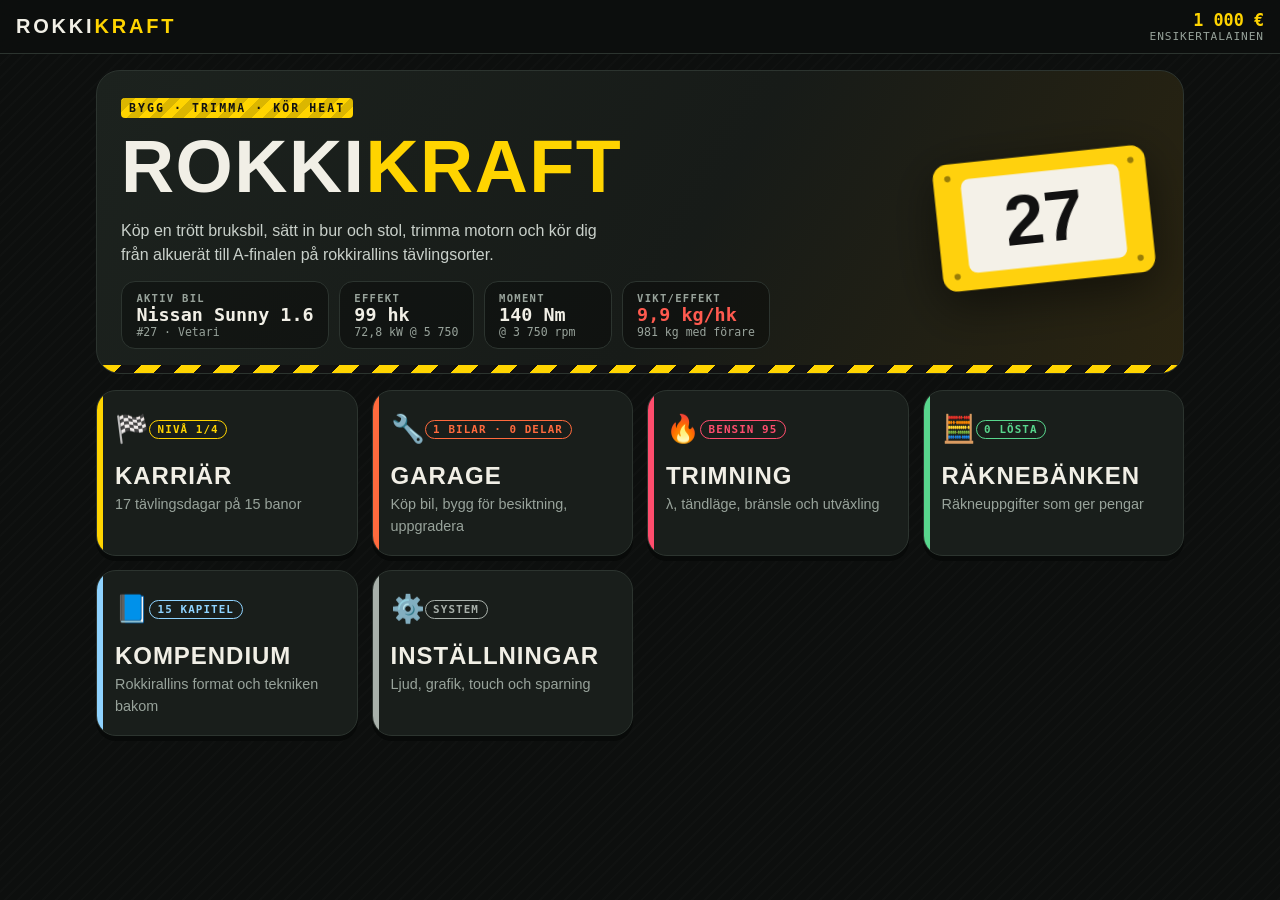
==== index.html @ 4328ac63 "Rokkikraft: bygg rokkiralli-bilar och kör heat Statiskt webbläsarspel utan byggsteg: motormodell (ME" ====
<!DOCTYPE html>
<html lang="sv">
<head>
  <meta charset="UTF-8">
  <meta name="viewport" content="width=device-width, initial-scale=1.0, viewport-fit=cover">
  <meta name="theme-color" content="#0d0f0e">
  <meta name="apple-mobile-web-app-capable" content="yes">
  <meta name="apple-mobile-web-app-status-bar-style" content="black-translucent">
  <title>Rokkikraft</title>
  <link rel="manifest" href="manifest.webmanifest">
  <link rel="icon" href="assets/icon.svg" type="image/svg+xml">
  <link rel="apple-touch-icon" href="assets/icon-180.png">
  <link rel="stylesheet" href="css/style.css">
</head>
<body>
  <div id="app"></div>
  <noscript>Rokkikraft behöver JavaScript.</noscript>
  <script type="module" src="js/main.js"></script>
</body>
</html>
---- css/style.css ----
:root {
  --bg: #0d0f0e; --bg2: #141816; --panel: #191e1b; --panel2: #202622; --line: #2c342f; --ink: #f1efe6; --dim: #98a39b;
  --hi: #ffd400; --hot: #ff6a3d; --ok: #58d68d; --bad: #ff5a4f; --ice: #8fd3ff;
  --r: 18px; --mono: ui-monospace, "SF Mono", Menlo, Consolas, monospace;
  --cond: "Avenir Next Condensed", "Roboto Condensed", "Arial Narrow", "Helvetica Neue", Arial, sans-serif;
}
* { box-sizing: border-box; -webkit-tap-highlight-color: transparent; }
html, body { margin: 0; height: 100%; }
body { background: var(--bg); color: var(--ink); font: 16px/1.5 -apple-system, "Segoe UI", Roboto, "Helvetica Neue", Arial, sans-serif;
  background-image: repeating-linear-gradient(135deg, rgba(255,255,255,.012) 0 2px, transparent 2px 9px); }
#app { min-height: 100%; padding-bottom: env(safe-area-inset-bottom); }
h1, h2 { font-family: var(--cond); font-weight: 800; letter-spacing: .01em; margin: 0 0 .4em; line-height: 1.1; }
h1 { font-size: clamp(1.8rem, 5vw, 2.6rem); text-transform: uppercase; } h2 { font-size: 1.25rem; text-transform: uppercase; letter-spacing: .06em; }
p { margin: .4em 0 .8em; } a { color: var(--hi); cursor: pointer; text-decoration: underline; }
.dim { color: var(--dim); font-size: .92rem; } small { color: var(--dim); }
.kick { display: inline-block; font: 700 .72rem var(--mono); letter-spacing: .18em; color: #111; background: var(--hi); padding: .25em .7em; border-radius: 4px; margin-bottom: .8em;
  background-image: repeating-linear-gradient(-45deg, transparent 0 8px, rgba(0,0,0,.14) 8px 16px); }

/* topbar */
.topbar { position: sticky; top: 0; z-index: 20; display: flex; align-items: center; gap: 12px; padding: 10px 16px; padding-top: calc(10px + env(safe-area-inset-top));
  background: rgba(13,15,14,.92); backdrop-filter: blur(10px); border-bottom: 1px solid var(--line); }
.brand { font: 900 1.25rem var(--cond); letter-spacing: .14em; } .brand b { color: var(--hi); }
.back { background: var(--panel2); color: var(--ink); border: 1px solid var(--line); border-radius: 999px; padding: .45em 1em; font: 600 .9rem inherit; cursor: pointer; }
.top-title { flex: 1; font: 700 .8rem var(--mono); letter-spacing: .16em; text-transform: uppercase; color: var(--dim); }
.wallet { display: flex; flex-direction: column; align-items: flex-end; line-height: 1.15; } .wallet b { font: 700 1.05rem var(--mono); color: var(--hi); } .wallet i { font: normal .7rem var(--mono); color: var(--dim); letter-spacing: .08em; text-transform: uppercase; }

.view { max-width: 1120px; margin: 0 auto; padding: 16px; display: flex; flex-direction: column; gap: 16px; }
.panel { background: var(--panel); border: 1px solid var(--line); border-radius: var(--r); padding: 18px; position: relative; }
.row { display: flex; align-items: center; gap: 10px; flex-wrap: wrap; margin-top: 12px; } .row.wrap { margin-top: 4px; }
.lbl { font: 600 .78rem var(--mono); letter-spacing: .1em; text-transform: uppercase; color: var(--dim); margin-left: 6px; }

/* knappar: mjuka, lite tryckbara */
.btn { appearance: none; border: 0; cursor: pointer; font: 800 1rem var(--cond); letter-spacing: .06em; text-transform: uppercase; color: #141414; background: var(--hi);
  padding: .7em 1.3em; border-radius: 14px; box-shadow: 0 4px 0 #a88a00, 0 8px 18px rgba(255,212,0,.16); transition: transform .08s, box-shadow .08s, filter .15s; }
.btn:hover { filter: brightness(1.07); } .btn:active { transform: translateY(3px); box-shadow: 0 1px 0 #a88a00; }
.btn.small { font-size: .85rem; padding: .5em .95em; border-radius: 11px; box-shadow: 0 3px 0 #a88a00; }
.btn.ghost { background: var(--panel2); color: var(--ink); box-shadow: 0 3px 0 #0a0c0b, inset 0 0 0 1px var(--line); }
.btn.ghost:active { box-shadow: 0 0 0 #0a0c0b, inset 0 0 0 1px var(--line); } .btn.danger { color: var(--bad); }
.btn:disabled { opacity: .38; cursor: not-allowed; transform: none; }
.chip { appearance: none; cursor: pointer; background: var(--panel2); color: var(--ink); border: 1px solid var(--line); border-radius: 12px; padding: .5em .8em; font: 600 .9rem inherit; display: flex; flex-direction: column; align-items: flex-start; line-height: 1.2; transition: border-color .15s, background .15s; }
.chip small { font: .7rem var(--mono); } .chip.s { flex-direction: row; padding: .4em .9em; border-radius: 999px; }
.chip.on { border-color: var(--hi); background: rgba(255,212,0,.12); color: var(--hi); } .chip.on small { color: var(--hi); opacity: .8; }
.chips { display: grid; grid-template-columns: repeat(auto-fill, minmax(150px, 1fr)); gap: 8px; }
input[type=range] { accent-color: var(--hi); width: 100%; max-width: 220px; height: 28px; }
input.num, input.txt, .asks input { background: var(--bg2); border: 1px solid var(--line); color: var(--ink); border-radius: 10px; padding: .5em .7em; font: 600 1rem var(--mono); width: 110px; }
input.txt { width: 200px; }
.lock { font: 700 .7rem var(--mono); letter-spacing: .1em; color: var(--dim); border: 1px dashed var(--line); border-radius: 8px; padding: .4em .6em; }
.warnbox, .okbox { border-radius: 12px; padding: .7em 1em; font-size: .92rem; } .warnbox { background: rgba(255,90,79,.12); border: 1px solid rgba(255,90,79,.4); color: #ffb3ad; } .okbox { background: rgba(88,214,141,.1); border: 1px solid rgba(88,214,141,.35); color: #b6efcd; }
.toast { position: fixed; left: 50%; bottom: calc(22px + env(safe-area-inset-bottom)); transform: translateX(-50%); background: var(--hi); color: #111; font: 800 .95rem var(--cond); letter-spacing: .05em; padding: .7em 1.3em; border-radius: 999px; z-index: 50; box-shadow: 0 10px 30px rgba(0,0,0,.5); animation: pop .25s ease-out; }
@keyframes pop { from { transform: translate(-50%, 16px); opacity: 0; } }

/* meny */
.hero { display: grid; grid-template-columns: 1fr auto; gap: 18px; align-items: center; background: linear-gradient(120deg, #1c221e 0%, #171b18 55%, #2a2410 100%); border: 1px solid var(--line); border-radius: 24px; padding: 24px; overflow: hidden; position: relative; }
.hero::after { content: ""; position: absolute; left: 0; right: 0; bottom: 0; height: 8px; background: repeating-linear-gradient(-45deg, var(--hi) 0 14px, #111 14px 28px); }
.hero h1 { font-size: clamp(2.6rem, 9vw, 4.6rem); letter-spacing: .02em; margin-bottom: .15em; } .hero h1 em { font-style: normal; color: var(--hi); }
.hero p { max-width: 56ch; color: #c9d0ca; }
.plate { width: clamp(120px, 22vw, 230px); transform: rotate(-6deg); filter: drop-shadow(0 14px 24px rgba(0,0,0,.5)); }
.pills { display: flex; flex-wrap: wrap; gap: 10px; margin-top: 14px; }
.pills > div, .tiles > div { background: rgba(0,0,0,.32); border: 1px solid var(--line); border-radius: 14px; padding: .6em .9em; display: flex; flex-direction: column; min-width: 128px; }
.pills span, .tiles span { font: 600 .66rem var(--mono); letter-spacing: .12em; text-transform: uppercase; color: var(--dim); } .pills b, .tiles b { font: 700 1.15rem var(--mono); } .pills small, .tiles small { font: .72rem var(--mono); }
.pills .good b, .good { color: var(--ok); } .pills .bad b, .tiles .bad b, td.bad, .bad { color: var(--bad); }
.tiles { display: grid; grid-template-columns: repeat(auto-fill, minmax(140px, 1fr)); gap: 10px; margin: 10px 0; }
.mgrid { display: grid; grid-template-columns: repeat(auto-fill, minmax(250px, 1fr)); gap: 14px; }
.mcard { appearance: none; text-align: left; cursor: pointer; color: var(--ink); background: var(--panel); border: 1px solid var(--line); border-radius: 20px; padding: 18px; display: flex; flex-direction: column; gap: 4px; position: relative; overflow: hidden;
  box-shadow: 0 5px 0 #080a09; transition: transform .1s, box-shadow .1s, border-color .15s; font: inherit; }
.mcard:hover { border-color: var(--c, var(--hi)); } .mcard:active { transform: translateY(4px); box-shadow: 0 1px 0 #080a09; }
.mcard::before { content: ""; position: absolute; inset: 0 auto 0 0; width: 6px; background: var(--c, var(--hi)); }
.mc-top { display: flex; justify-content: space-between; align-items: center; margin-bottom: 8px; } .mc-ico { font-size: 1.7rem; }
.mc-tag { font: 700 .68rem var(--mono); letter-spacing: .1em; text-transform: uppercase; color: var(--c, var(--hi)); border: 1px solid currentColor; border-radius: 999px; padding: .2em .7em; }
.mcard strong { font: 800 1.5rem var(--cond); text-transform: uppercase; letter-spacing: .04em; } .mcard > span { color: var(--dim); font-size: .9rem; }
.c1 { --c: #ffd400; } .c2 { --c: #ff6a3d; } .c3 { --c: #ff4d6d; } .c4 { --c: #58d68d; } .c5 { --c: #8fd3ff; } .c6 { --c: #a8b0aa; }

/* karriär */
.aids { display: grid; grid-template-columns: repeat(auto-fit, minmax(210px, 1fr)); gap: 10px; }
.aid { appearance: none; text-align: left; cursor: pointer; background: var(--panel2); border: 1px solid var(--line); border-radius: 14px; padding: 12px 14px; color: var(--ink); display: grid; grid-template-columns: 1fr auto; gap: 2px 10px; font: inherit; }
.aid b { font: 800 1.05rem var(--cond); text-transform: uppercase; letter-spacing: .05em; } .aid i { font: 700 .75rem var(--mono); font-style: normal; background: #3a423d; color: var(--dim); border-radius: 999px; padding: .15em .8em; align-self: center; }
.aid.on i { background: var(--ok); color: #082414; } .aid small { grid-column: 1 / -1; }
.level.locked { opacity: .55; } .lv-head { display: flex; align-items: baseline; justify-content: space-between; gap: 10px; flex-wrap: wrap; } .lv-head span { font: .8rem var(--mono); color: var(--dim); }
.lv-head h2 i { font-style: normal; display: inline-grid; place-items: center; width: 1.6em; height: 1.6em; background: var(--hi); color: #111; border-radius: 8px; margin-right: .5em; }
.evs { display: flex; flex-direction: column; gap: 8px; margin-top: 8px; }
.ev { display: grid; grid-template-columns: 1fr auto auto; gap: 12px; align-items: center; background: var(--panel2); border: 1px solid var(--line); border-radius: 14px; padding: 10px 14px; }
.ev b { display: block; font: 800 1.1rem var(--cond); letter-spacing: .03em; } .ev small { font: .74rem var(--mono); }
.ev-res { font: 700 .78rem var(--mono); color: var(--dim); white-space: nowrap; } .ev-res.done { color: var(--ok); }
.ladder { display: flex; flex-wrap: wrap; align-items: center; gap: 6px; margin-top: 10px; } .ladder i { color: var(--dim); font-style: normal; }
.ladder span { font: 700 .78rem var(--mono); letter-spacing: .06em; padding: .35em .7em; border-radius: 8px; background: var(--panel2); border: 1px solid var(--line); color: var(--dim); }
.ladder span.fin { min-width: 2.2em; text-align: center; } .ladder span.cur { background: var(--hi); color: #111; border-color: var(--hi); box-shadow: 0 0 0 4px rgba(255,212,0,.18); }
table.res, table.stats { width: 100%; border-collapse: collapse; font: .9rem var(--mono); } table.res th { text-align: left; color: var(--dim); font-weight: 600; font-size: .72rem; letter-spacing: .1em; text-transform: uppercase; }
table.res td, table.res th, table.stats td { padding: .42em .5em; border-bottom: 1px solid var(--line); } table.res tr.me td { color: var(--hi); font-weight: 700; background: rgba(255,212,0,.06); }
.flag { color: var(--bad); font-weight: 800; } .final.podium { border-color: var(--hi); box-shadow: 0 0 0 4px rgba(255,212,0,.12); }
table.stats td:first-child { color: var(--dim); width: 44%; } table.stats em { font-style: normal; font-size: .8rem; margin-left: .5em; } em.up { color: var(--ok); } em.dn { color: var(--bad); }
table.codes td small { display: block; }

/* garage */
.g-top { display: grid; grid-template-columns: minmax(0, 1fr) minmax(0, 1.1fr); gap: 20px; }
.g-curve canvas { width: 100%; height: auto; background: #0f1211; border: 1px solid var(--line); border-radius: 14px; }
.legend { display: flex; gap: 14px; align-items: center; font: .74rem var(--mono); color: var(--dim); margin-top: 6px; flex-wrap: wrap; } .legend i { width: 18px; height: 4px; border-radius: 2px; display: inline-block; margin-right: -8px; }
.l1 { background: var(--hi); } .l2 { background: var(--hot); } .l3 { background: repeating-linear-gradient(90deg, #aaa 0 4px, transparent 4px 8px); }
.okb { color: var(--ok); } .nob { color: var(--bad); } .pvbox { background: rgba(143,211,255,.1); border: 1px solid rgba(143,211,255,.4); border-radius: 12px; padding: .5em .8em; margin-bottom: 8px; display: flex; gap: 10px; align-items: center; flex-wrap: wrap; font-size: .9rem; }
.cards { display: grid; grid-template-columns: repeat(auto-fill, minmax(240px, 1fr)); gap: 12px; }
.card { background: var(--panel2); border: 1px solid var(--line); border-radius: 16px; padding: 14px; display: flex; flex-direction: column; gap: 6px; }
.card.own { border-color: #3d5a48; } .card.sel { border-color: var(--hi); box-shadow: inset 0 0 0 1px var(--hi); }
.c-top { display: flex; justify-content: space-between; font: 700 .7rem var(--mono); letter-spacing: .1em; color: var(--dim); } .c-top b { color: var(--hi); } .card.own .c-top b { color: var(--ok); }
.card strong { overflow-wrap: anywhere; hyphens: auto; font: 800 1.2rem var(--cond); letter-spacing: .03em; text-transform: uppercase; } .card em { font-size: .82rem; color: var(--hi); font-style: normal; } .card p { font-size: .86rem; color: #c3cbc5; margin: 0; flex: 1; }
.card ul { margin: 0; padding: 0; list-style: none; font: .76rem var(--mono); color: var(--dim); } .card .row { margin-top: 6px; gap: 6px; }
.swatch { width: 40px; height: 40px; border-radius: 12px; border: 3px solid transparent; background: var(--c); cursor: pointer; box-shadow: 0 3px 0 #080a09; } .swatch.on { border-color: #fff; }

/* trimning */
.sliders { display: grid; grid-template-columns: repeat(auto-fit, minmax(260px, 1fr)); gap: 14px; margin-top: 14px; }
.sliders label, label.sl { background: var(--panel2); border: 1px solid var(--line); border-radius: 14px; padding: 12px 14px; display: flex; flex-direction: column; gap: 4px; } .sliders label.off { opacity: .5; }
.sliders span, label.sl span { display: flex; justify-content: space-between; font-weight: 600; } .sliders b, label.sl b { font-family: var(--mono); color: var(--hi); } .sliders input, label.sl input { max-width: none; } .sliders small { font: .72rem var(--mono); }
.mep { display: grid; grid-template-columns: 170px 1fr 170px; gap: 10px; align-items: center; font: .8rem var(--mono); margin: 5px 0; } .mep > div { background: #0f1211; border-radius: 6px; height: 14px; overflow: hidden; } .mep i { display: block; height: 100%; border-radius: 6px; } .mep b { text-align: right; font-weight: 600; }
.f1 { background: var(--hi); } .f2 { background: var(--hot); } .f3 { background: #9aa39c; } .f4 { background: var(--ice); } .f5 { background: var(--ok); } .f6 { background: #6b5560; }

/* räknebänken, kompendium */
.asks { display: grid; gap: 10px; margin: 14px 0; } .asks label { display: grid; grid-template-columns: 1fr auto; gap: 4px 12px; align-items: center; background: var(--panel2); border: 1px solid var(--line); border-radius: 12px; padding: 10px 14px; }
.asks label.right { border-color: var(--ok); } .asks label.wrong { border-color: var(--bad); } .asks small { grid-column: 1 / -1; color: var(--bad); font-family: var(--mono); }
.klist { display: grid; gap: 8px; } .klist button { appearance: none; cursor: pointer; text-align: left; background: var(--panel2); border: 1px solid var(--line); border-radius: 14px; padding: 12px 14px; color: var(--ink); display: grid; grid-template-columns: 2.2em 1fr; gap: 0 10px; font: inherit; }
.klist i { grid-row: span 2; font: 800 1.1rem var(--cond); font-style: normal; background: var(--hi); color: #111; border-radius: 8px; display: grid; place-items: center; height: 2.2em; } .klist b { font: 800 1.1rem var(--cond); letter-spacing: .03em; } .klist span { font: .78rem var(--mono); color: var(--dim); }
.formula { font: 600 1.05rem var(--mono); background: #0f1211; border: 1px solid var(--line); border-left: 5px solid var(--hi); border-radius: 10px; padding: .8em 1em; margin: .6em 0 1em; overflow-x: auto; white-space: nowrap; }
.chapter p { max-width: 70ch; }

/* heat */
body.racing { overflow: hidden; } body.racing #app { padding: 0; }
.race { position: fixed; inset: 0; background: #000; touch-action: none; user-select: none; -webkit-user-select: none; }
.race-cv { width: 100%; height: 100%; display: block; }
.hud { position: absolute; inset: 0; pointer-events: none; font-family: var(--mono); color: #fff; padding: calc(8px + env(safe-area-inset-top)) calc(10px + env(safe-area-inset-right)) calc(8px + env(safe-area-inset-bottom)) calc(10px + env(safe-area-inset-left)); }
.hud > * { position: absolute; } .hud button { pointer-events: auto; }
.hud-top { left: 10px; right: 10px; top: calc(8px + env(safe-area-inset-top)); display: flex; justify-content: space-between; align-items: flex-start; gap: 10px; }
.hud-pos, .hud-mid, .hud-dash, .hud-joker, .hud-order, #hMap { background: rgba(10,13,12,.62); border: 1px solid rgba(255,255,255,.14); border-radius: 14px; backdrop-filter: blur(4px); }
.hud-pos { white-space: nowrap; padding: 4px 14px; display: flex; align-items: baseline; gap: 6px; } .hud-pos b { font: 900 2.6rem var(--cond); color: var(--hi); line-height: 1; } .hud-pos span { color: #cfd6d0; }
.hud-mid { padding: 6px 14px; text-align: center; flex: 0 1 auto; } .hud-title { font: 800 .8rem var(--cond); letter-spacing: .14em; text-transform: uppercase; color: var(--hi); } .hud-lap { font-size: .85rem; } .hud-best { font-size: .7rem; color: #cfd6d0; }
#hMap { width: 112px; height: 112px; }
.hud-lights { left: 50%; top: 22%; transform: translateX(-50%); display: flex; gap: 10px; background: rgba(10,13,12,.85); padding: 12px 16px; border-radius: 16px; border: 1px solid rgba(255,255,255,.15); } .hud-lights[hidden] { display: none; }
.hud-lights i { width: 30px; height: 30px; border-radius: 50%; background: #2a0d0b; box-shadow: inset 0 0 0 2px #000; } .hud-lights i.on { background: #ff2a1f; box-shadow: 0 0 18px #ff2a1f; }
.hud-msg { left: 50%; top: 36%; transform: translate(-50%, -50%) scale(.9); opacity: 0; transition: opacity .2s, transform .2s; text-align: center; font: 900 clamp(1.6rem, 6vw, 3rem) var(--cond); letter-spacing: .06em; text-shadow: 0 3px 0 #000, 0 0 24px rgba(0,0,0,.8); white-space: nowrap; }
.hud-msg small { display: block; font: 700 .9rem var(--mono); color: #fff; letter-spacing: 0; white-space: normal; } .hud-msg.show { opacity: 1; transform: translate(-50%, -50%) scale(1); } .hud-msg.go { color: var(--ok); } .hud-msg.warn { color: var(--bad); }
.hud-joker { right: 10px; top: calc(134px + env(safe-area-inset-top)); padding: 6px 10px; font-size: .62rem; letter-spacing: .12em; text-align: center; color: #cfd6d0; width: 112px; } .hud-joker b { font-size: .8rem; color: var(--hi); letter-spacing: .04em; }
.hud-joker.ok b { color: var(--ok); } .hud-joker.alarm { border-color: var(--bad); animation: blink .6s steps(2) infinite; } @keyframes blink { 50% { background: rgba(255,90,79,.45); } }
.hud-order { left: 10px; top: calc(72px + env(safe-area-inset-top)); padding: 6px 10px; font-size: .7rem; min-width: 150px; } .hud-order div { display: flex; gap: 6px; padding: 1px 0; white-space: nowrap; } .hud-order i { font-style: normal; color: #9aa39c; width: 1em; } .hud-order .me { color: var(--hi); font-weight: 700; } .hud-order em { font-style: normal; color: var(--ok); }
.hud-dash { right: 10px; bottom: calc(10px + env(safe-area-inset-bottom)); padding: 8px 14px; display: flex; align-items: center; gap: 12px; }
.hud-gear { font: 900 2.8rem var(--cond); width: 1.1em; text-align: center; color: var(--hi); line-height: 1; }
.hud-rpmwrap { width: min(34vw, 230px); } .hud-rpm { height: 12px; background: #000; border-radius: 6px; overflow: hidden; border: 1px solid rgba(255,255,255,.15); } .hud-rpm i { display: block; height: 100%; width: 0; background: linear-gradient(90deg, #58d68d, #ffd400 70%, #ff6a3d); } .hud-rpm i.hot { background: #ff2a1f; }
.hud-rpmtxt { font-size: .68rem; color: #cfd6d0; margin: 2px 0; } .hud-bars { display: grid; grid-template-columns: auto 1fr auto 1fr; gap: 6px; align-items: center; font-size: .58rem; letter-spacing: .1em; color: #cfd6d0; }
.hud-bars div { height: 6px; background: #000; border-radius: 3px; overflow: hidden; } .hud-bars i { display: block; height: 100%; background: var(--ok); } .hud-bars i.mid { background: var(--hi); } .hud-bars i.bad { background: var(--bad); }
.hud-speed { text-align: right; line-height: 1; } .hud-speed b { font: 900 2.4rem var(--cond); display: block; } .hud-speed span { font-size: .65rem; color: #cfd6d0; }
.hud-keys { left: 10px; bottom: calc(10px + env(safe-area-inset-bottom)); font-size: .66rem; color: rgba(255,255,255,.75); max-width: 44vw; text-shadow: 0 1px 2px #000; }
.hud-pause { left: 50%; bottom: calc(10px + env(safe-area-inset-bottom)); transform: translateX(-50%); background: rgba(10,13,12,.62); color: #fff; border: 1px solid rgba(255,255,255,.2); border-radius: 12px; font: 800 .9rem var(--mono); padding: .5em .9em; cursor: pointer; }
.pause { inset: 0; background: rgba(0,0,0,.72); display: grid; place-items: center; pointer-events: auto; } .pause[hidden] { display: none; } .pause > div { background: var(--panel); border: 1px solid var(--line); border-radius: 20px; padding: 24px; display: flex; flex-direction: column; gap: 12px; min-width: 240px; text-align: center; font-family: inherit; }
.touch { inset: 0; pointer-events: none; } .touch > div { position: absolute; bottom: calc(84px + env(safe-area-inset-bottom)); } .t-l { left: 14px; display: flex; gap: 10px; }
.t-r { right: 14px; display: grid; grid-template-columns: auto auto; grid-template-rows: auto auto; gap: 10px; align-items: end; }
.touch button { width: 70px; height: 70px; border-radius: 22px; border: 2px solid rgba(255,255,255,.35); background: rgba(10,13,12,.5); color: #fff; font: 800 .8rem var(--cond); letter-spacing: .06em; touch-action: none; }
.touch button.on { background: rgba(255,212,0,.55); border-color: var(--hi); } .t-g { grid-column: 2; grid-row: 1 / span 2; height: 150px !important; border-color: rgba(88,214,141,.8) !important; } .t-b { grid-column: 1; grid-row: 2; border-color: rgba(255,90,79,.8) !important; } .t-s { grid-column: 1; grid-row: 1; font-size: .7rem !important; }

@media (max-width: 760px) {
  .view { padding: 12px; gap: 12px; } .panel { padding: 14px; } .hero { grid-template-columns: 1fr; padding: 18px; } .hero-r { display: none; }
  .g-top { grid-template-columns: 1fr; } .ev { grid-template-columns: 1fr auto; } .ev-res { grid-column: 1; grid-row: 2; } .ev .btn, .ev .lock { grid-row: 1 / span 2; grid-column: 2; }
  .mep { grid-template-columns: 1fr; gap: 2px; } .mep b { text-align: left; } .top-title { display: none; } .topbar { justify-content: space-between; }
  .hud-order { display: none; } .hud-keys { display: none; } .hud-pause { left: 10px; right: auto; top: calc(70px + env(safe-area-inset-top)); bottom: auto; transform: none; } #hMap { width: 92px; height: 92px; } .hud-joker { width: 92px; top: calc(110px + env(safe-area-inset-top)); }
  .hud-mid { padding: 4px 8px; } .hud-dash { left: 50%; right: auto; transform: translateX(-50%); bottom: calc(6px + env(safe-area-inset-bottom)); padding: 4px 10px; } .hud-gear { font-size: 2rem; } .hud-speed b { font-size: 1.7rem; }
}
@media (prefers-reduced-motion: reduce) { * { animation: none !important; transition: none !important; } }
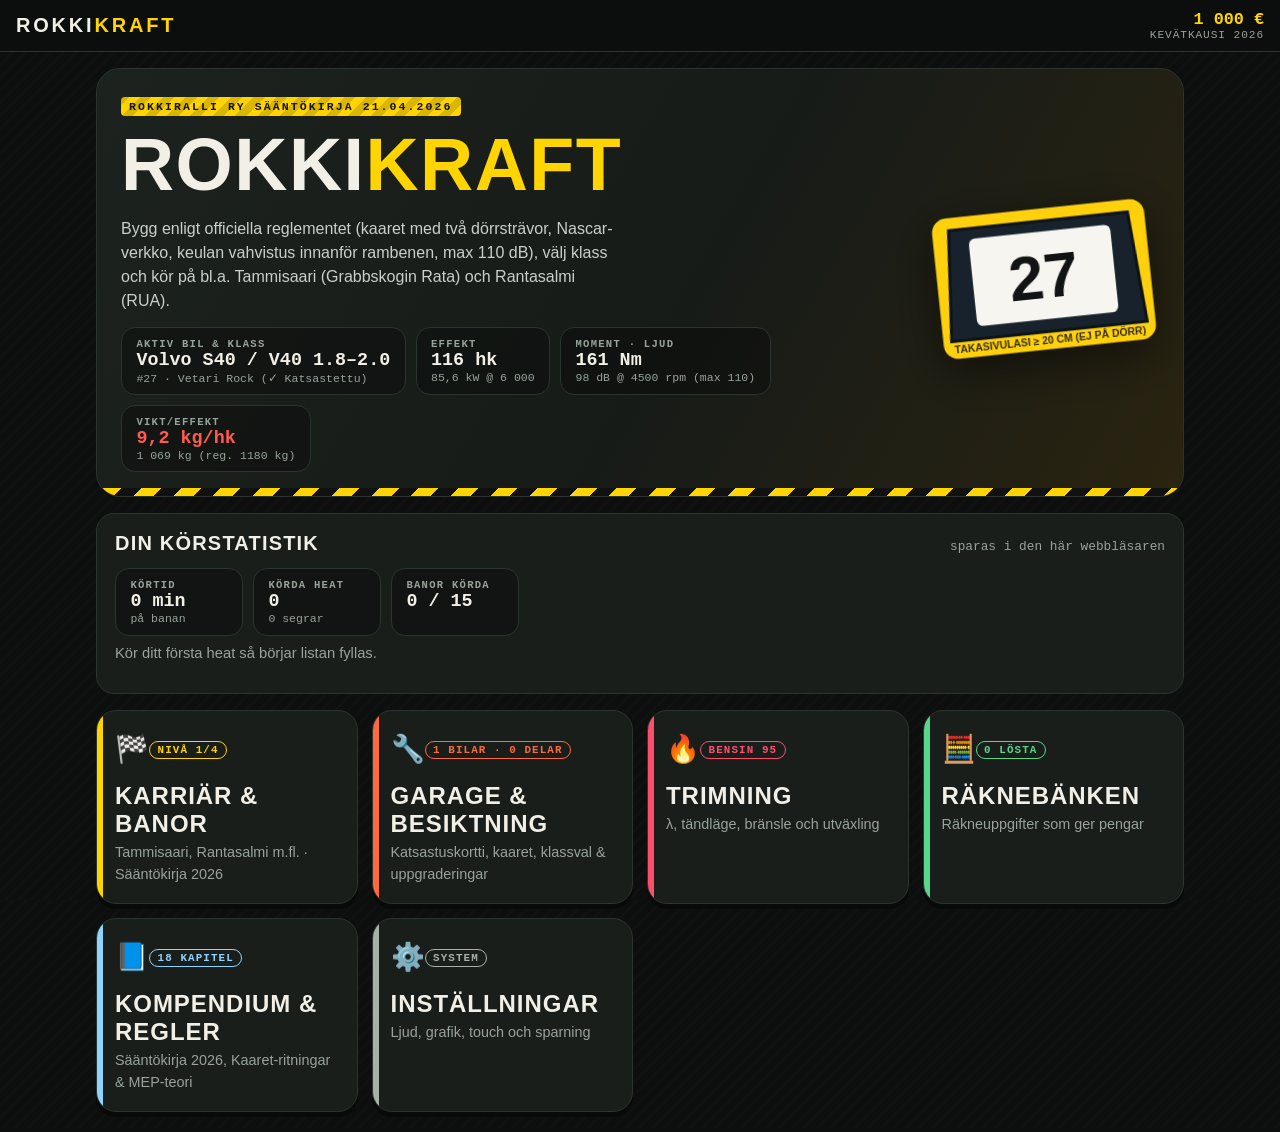
==== commit caa758d1: "Ny 3D-vy med three.js, kuperad terräng, däckslitage, körstatistik och upplösningsval - js/view3.js: " ====
--- a/index.html
+++ b/index.html
@@ -15,6 +15,7 @@
 <body>
   <div id="app"></div>
   <noscript>Rokkikraft behöver JavaScript.</noscript>
+  <script src="js/vendor/three.min.js"></script>
   <script type="module" src="js/main.js"></script>
 </body>
 </html>
--- a/css/style.css
+++ b/css/style.css
@@ -119,43 +119,134 @@
 .formula { font: 600 1.05rem var(--mono); background: #0f1211; border: 1px solid var(--line); border-left: 5px solid var(--hi); border-radius: 10px; padding: .8em 1em; margin: .6em 0 1em; overflow-x: auto; white-space: nowrap; }
 .chapter p { max-width: 70ch; }
 
-/* heat */
+/* heat – Pro Telemetry HUD & In-Car View (inspirerat av referensbilden) */
 body.racing { overflow: hidden; } body.racing #app { padding: 0; }
 .race { position: fixed; inset: 0; background: #000; touch-action: none; user-select: none; -webkit-user-select: none; }
 .race-cv { width: 100%; height: 100%; display: block; }
-.hud { position: absolute; inset: 0; pointer-events: none; font-family: var(--mono); color: #fff; padding: calc(8px + env(safe-area-inset-top)) calc(10px + env(safe-area-inset-right)) calc(8px + env(safe-area-inset-bottom)) calc(10px + env(safe-area-inset-left)); }
-.hud > * { position: absolute; } .hud button { pointer-events: auto; }
-.hud-top { left: 10px; right: 10px; top: calc(8px + env(safe-area-inset-top)); display: flex; justify-content: space-between; align-items: flex-start; gap: 10px; }
-.hud-pos, .hud-mid, .hud-dash, .hud-joker, .hud-order, #hMap { background: rgba(10,13,12,.62); border: 1px solid rgba(255,255,255,.14); border-radius: 14px; backdrop-filter: blur(4px); }
-.hud-pos { white-space: nowrap; padding: 4px 14px; display: flex; align-items: baseline; gap: 6px; } .hud-pos b { font: 900 2.6rem var(--cond); color: var(--hi); line-height: 1; } .hud-pos span { color: #cfd6d0; }
-.hud-mid { padding: 6px 14px; text-align: center; flex: 0 1 auto; } .hud-title { font: 800 .8rem var(--cond); letter-spacing: .14em; text-transform: uppercase; color: var(--hi); } .hud-lap { font-size: .85rem; } .hud-best { font-size: .7rem; color: #cfd6d0; }
-#hMap { width: 112px; height: 112px; }
-.hud-lights { left: 50%; top: 22%; transform: translateX(-50%); display: flex; gap: 10px; background: rgba(10,13,12,.85); padding: 12px 16px; border-radius: 16px; border: 1px solid rgba(255,255,255,.15); } .hud-lights[hidden] { display: none; }
-.hud-lights i { width: 30px; height: 30px; border-radius: 50%; background: #2a0d0b; box-shadow: inset 0 0 0 2px #000; } .hud-lights i.on { background: #ff2a1f; box-shadow: 0 0 18px #ff2a1f; }
-.hud-msg { left: 50%; top: 36%; transform: translate(-50%, -50%) scale(.9); opacity: 0; transition: opacity .2s, transform .2s; text-align: center; font: 900 clamp(1.6rem, 6vw, 3rem) var(--cond); letter-spacing: .06em; text-shadow: 0 3px 0 #000, 0 0 24px rgba(0,0,0,.8); white-space: nowrap; }
-.hud-msg small { display: block; font: 700 .9rem var(--mono); color: #fff; letter-spacing: 0; white-space: normal; } .hud-msg.show { opacity: 1; transform: translate(-50%, -50%) scale(1); } .hud-msg.go { color: var(--ok); } .hud-msg.warn { color: var(--bad); }
-.hud-joker { right: 10px; top: calc(134px + env(safe-area-inset-top)); padding: 6px 10px; font-size: .62rem; letter-spacing: .12em; text-align: center; color: #cfd6d0; width: 112px; } .hud-joker b { font-size: .8rem; color: var(--hi); letter-spacing: .04em; }
-.hud-joker.ok b { color: var(--ok); } .hud-joker.alarm { border-color: var(--bad); animation: blink .6s steps(2) infinite; } @keyframes blink { 50% { background: rgba(255,90,79,.45); } }
-.hud-order { left: 10px; top: calc(72px + env(safe-area-inset-top)); padding: 6px 10px; font-size: .7rem; min-width: 150px; } .hud-order div { display: flex; gap: 6px; padding: 1px 0; white-space: nowrap; } .hud-order i { font-style: normal; color: #9aa39c; width: 1em; } .hud-order .me { color: var(--hi); font-weight: 700; } .hud-order em { font-style: normal; color: var(--ok); }
-.hud-dash { right: 10px; bottom: calc(10px + env(safe-area-inset-bottom)); padding: 8px 14px; display: flex; align-items: center; gap: 12px; }
-.hud-gear { font: 900 2.8rem var(--cond); width: 1.1em; text-align: center; color: var(--hi); line-height: 1; }
-.hud-rpmwrap { width: min(34vw, 230px); } .hud-rpm { height: 12px; background: #000; border-radius: 6px; overflow: hidden; border: 1px solid rgba(255,255,255,.15); } .hud-rpm i { display: block; height: 100%; width: 0; background: linear-gradient(90deg, #58d68d, #ffd400 70%, #ff6a3d); } .hud-rpm i.hot { background: #ff2a1f; }
-.hud-rpmtxt { font-size: .68rem; color: #cfd6d0; margin: 2px 0; } .hud-bars { display: grid; grid-template-columns: auto 1fr auto 1fr; gap: 6px; align-items: center; font-size: .58rem; letter-spacing: .1em; color: #cfd6d0; }
-.hud-bars div { height: 6px; background: #000; border-radius: 3px; overflow: hidden; } .hud-bars i { display: block; height: 100%; background: var(--ok); } .hud-bars i.mid { background: var(--hi); } .hud-bars i.bad { background: var(--bad); }
-.hud-speed { text-align: right; line-height: 1; } .hud-speed b { font: 900 2.4rem var(--cond); display: block; } .hud-speed span { font-size: .65rem; color: #cfd6d0; }
-.hud-keys { left: 10px; bottom: calc(10px + env(safe-area-inset-bottom)); font-size: .66rem; color: rgba(255,255,255,.75); max-width: 44vw; text-shadow: 0 1px 2px #000; }
-.hud-pause { left: 50%; bottom: calc(10px + env(safe-area-inset-bottom)); transform: translateX(-50%); background: rgba(10,13,12,.62); color: #fff; border: 1px solid rgba(255,255,255,.2); border-radius: 12px; font: 800 .9rem var(--mono); padding: .5em .9em; cursor: pointer; }
-.pause { inset: 0; background: rgba(0,0,0,.72); display: grid; place-items: center; pointer-events: auto; } .pause[hidden] { display: none; } .pause > div { background: var(--panel); border: 1px solid var(--line); border-radius: 20px; padding: 24px; display: flex; flex-direction: column; gap: 12px; min-width: 240px; text-align: center; font-family: inherit; }
-.touch { inset: 0; pointer-events: none; } .touch > div { position: absolute; bottom: calc(84px + env(safe-area-inset-bottom)); } .t-l { left: 14px; display: flex; gap: 10px; }
+.hud { position: absolute; inset: 0; pointer-events: none; font-family: var(--mono); color: #f3f4f6; padding: calc(6px + env(safe-area-inset-top)) calc(8px + env(safe-area-inset-right)) calc(6px + env(safe-area-inset-bottom)) calc(8px + env(safe-area-inset-left)); display: flex; flex-direction: column; justify-content: space-between; overflow: hidden; }
+.hud button { pointer-events: auto; cursor: pointer; }
+.hud-card { background: linear-gradient(145deg, rgba(20, 24, 31, 0.86), rgba(12, 15, 20, 0.90)); backdrop-filter: blur(8px); -webkit-backdrop-filter: blur(8px); border: 1px solid rgba(255, 255, 255, 0.12); box-shadow: 0 6px 20px rgba(0, 0, 0, 0.48); border-radius: 9px; padding: 6px 9px; pointer-events: auto; }
+.hud-row-top { display: flex; justify-content: space-between; align-items: flex-start; gap: 6px; width: 100%; }
+.hud-col-l, .hud-col-r { display: flex; align-items: flex-start; gap: 6px; flex-wrap: nowrap; }
+.hud-col-c { display: flex; flex-direction: column; align-items: center; gap: 4px; flex-shrink: 0; }
+
+/* Vänster topp: Leaderboard + Status/Bränsle/Däck (sida vid sida som i referensbilden!) */
+.hud-lb { width: 156px; font-size: 0.62rem; }
+.hud-lb-head { display: flex; justify-content: space-between; align-items: baseline; border-bottom: 1px solid rgba(255,255,255,.1); padding-bottom: 3px; margin-bottom: 3px; }
+.hud-lb-pos b { font: 900 1.65rem var(--cond); color: #fff; line-height: 0.95; }
+.hud-lb-pos span { color: #9ca3af; font-size: 0.68rem; margin-left: 2px; }
+.hud-lb-lap { color: #e5e7eb; font-weight: 700; font-size: 0.65rem; }
+.hud-lb-list > div { display: flex; align-items: center; justify-content: space-between; padding: 1px 0; white-space: nowrap; }
+.hud-lb-list .lb-l { display: flex; align-items: center; gap: 4px; overflow: hidden; text-overflow: ellipsis; }
+.hud-lb-list i.dot { width: 6px; height: 6px; border-radius: 50%; display: inline-block; flex-shrink: 0; }
+.hud-lb-list em.num { font-style: normal; color: #9ca3af; width: 10px; }
+.hud-lb-list .me { color: var(--hi); font-weight: 800; background: rgba(255,212,0,.09); border-radius: 4px; padding: 0 3px; margin: 0 -3px; }
+.hud-lb-foot { margin-top: 3px; padding-top: 3px; border-top: 1px solid rgba(255,255,255,.1); display: flex; justify-content: space-between; font-size: 0.58rem; color: #d1d5db; }
+.hud-lb-foot b { color: #fb7185; }
+
+.hud-statcard { width: 168px; font-size: 0.58rem; }
+.hud-stat-hd { display: flex; justify-content: space-between; align-items: center; margin-bottom: 3px; }
+.hud-stat-hd span { color: #9ca3af; font-weight: 700; letter-spacing: .04em; }
+.hud-stat-hd b { color: #34d399; font-size: 0.74rem; }
+.hud-bar-bg { width: 100%; height: 5px; background: #1f2937; border-radius: 99px; overflow: hidden; margin-bottom: 4px; }
+.hud-bar-fg { height: 100%; background: linear-gradient(90deg, #10b981, #a3e635); border-radius: 99px; transition: width .12s; }
+.hud-stat-grid { display: grid; grid-template-columns: 1fr 1fr; gap: 3px; padding-top: 3px; border-top: 1px solid rgba(255,255,255,.1); margin-top: 3px; }
+.hud-stat-dot { width: 7px; height: 7px; border-radius: 2px; background: #34d399; display: inline-block; margin-right: 3px; }
+
+/* Mitten topp: 5 Startljus i realistisk armatur */
+.hud-lights { display: flex; gap: 7px; background: linear-gradient(180deg, #232730, #12151a); padding: 7px 12px; border-radius: 12px; border: 2px solid #090b0e; box-shadow: 0 8px 22px rgba(0,0,0,.65), inset 0 1px 1px rgba(255,255,255,.12); transition: opacity .4s; }
+.hud-lights.dimmed { opacity: 0.22; }
+.hud-lights i { width: 22px; height: 22px; border-radius: 50%; background: radial-gradient(circle at 35% 35%, #3a1212, #1a0606); border: 2px solid #07080a; box-shadow: inset 0 2px 5px rgba(0,0,0,.85); transition: all .08s; }
+.hud-lights i.on { background: radial-gradient(circle at 35% 35%, #ff7b7b, #e11d48 55%, #881337); box-shadow: 0 0 18px rgba(244, 63, 94, 0.95), inset 0 1px 4px rgba(255,255,255,.65); }
+.hud-top-btns { display: flex; gap: 4px; align-items: center; padding: 3px 6px; font-size: 0.58rem; }
+.hud-mini-btn { background: rgba(255,255,255,.09); color: #f3f4f6; border: 1px solid rgba(255,255,255,.15); border-radius: 5px; padding: 2px 6px; font: 700 0.58rem var(--mono); white-space: nowrap; }
+.hud-mini-btn.on { background: rgba(14, 165, 233, 0.35); border-color: #38bdf8; color: #fff; }
+
+/* Höger topp: Underlag + Minimap & Tider */
+.hud-surfcard { width: 136px; font-size: 0.58rem; }
+.hud-mapcol { display: flex; flex-direction: column; gap: 5px; width: 154px; }
+#hMap { width: 100%; height: 86px; display: block; }
+.hud-timecard { font-size: 0.58rem; }
+.hud-time-row { display: flex; justify-content: space-between; align-items: baseline; padding: 0.5px 0; color: #d1d5db; }
+.hud-time-row b.big { font-size: 0.86rem; color: #fff; font-weight: 800; }
+.hud-sectors { display: grid; grid-template-columns: 1fr 1fr 1fr; gap: 3px; margin-top: 3px; text-align: center; font-size: 0.52rem; }
+.hud-sectors span { background: rgba(255,255,255,.06); border-radius: 4px; padding: 1.5px 0; color: #9ca3af; }
+
+/* Mitten: Meddelande + Närhetsradar */
+.hud-center-wrap { position: relative; display: flex; flex-direction: column; align-items: center; justify-content: center; pointer-events: none; margin: auto 0; }
+.hud-msg { position: fixed; left: 50%; top: 26%; transform: translate(-50%, -50%) scale(.92); opacity: 0; transition: opacity .18s, transform .18s; text-align: center; font: 900 clamp(1.3rem, 3.5vw, 2.1rem) var(--cond); letter-spacing: .05em; text-shadow: 0 3px 0 #000, 0 0 24px rgba(0,0,0,.85); z-index: 30; pointer-events: none; background: rgba(12,15,20,.82); padding: 6px 14px; border-radius: 10px; border: 1px solid rgba(255,255,255,.15); }
+.hud-msg small { display: block; font: 700 .74rem var(--mono); color: #f3f4f6; letter-spacing: 0; } .hud-msg.show { opacity: 1; transform: translate(-50%, -50%) scale(1); } .hud-msg.go { color: var(--ok); border-color: var(--ok); } .hud-msg.warn { color: var(--bad); border-color: var(--bad); }
+#hRadar { width: 96px; height: 96px; opacity: 0.88; }
+
+/* Nederkant: Motorn Just Nu (MEP) + In-Car Rattdisplay + Växel/Hastighet/G-kraft */
+.hud-row-bot { display: flex; justify-content: space-between; align-items: flex-end; gap: 6px; width: 100%; }
+.hud-mepcard { width: 205px; font-size: 0.58rem; }
+.hud-mep-row { display: flex; align-items: center; gap: 4px; margin: 1.5px 0; }
+.hud-mep-row > span { width: 38px; color: #9ca3af; }
+.hud-mep-row > div { flex: 1; height: 5px; background: #1f2937; border-radius: 99px; overflow: hidden; }
+.hud-mep-row > div i { display: block; height: 100%; border-radius: 99px; }
+.hud-mep-row > b { width: 46px; text-align: right; color: #e5e7eb; font-weight: 600; }
+
+/* In-Car Digital Ratt-/Dash-skärm i mitten längst ner (som i referensbilden!) */
+.hud-wheel-cluster { background: linear-gradient(180deg, #161920, #0b0d12); border: 2px solid #28303d; border-radius: 14px 14px 6px 6px; padding: 5px 10px; display: flex; align-items: center; gap: 8px; box-shadow: 0 -4px 20px rgba(0,0,0,.75), inset 0 1px 2px rgba(255,255,255,.15); }
+.wc-btns { display: grid; grid-template-columns: 1fr 1fr; gap: 4px; }
+.wc-btns i { width: 11px; height: 11px; border-radius: 50%; display: block; border: 1.5px solid rgba(255,255,255,.35); box-shadow: 0 0 5px currentColor; }
+.wc-screen { background: #060a10; border: 1px solid #1e293b; border-radius: 5px; padding: 4px 8px; min-width: 132px; display: grid; grid-template-columns: 1fr auto 1fr; align-items: center; gap: 6px; text-align: center; }
+.wc-Screen-l, .wc-Screen-r { font-size: 0.54rem; color: #94a3b8; display: flex; flex-direction: column; gap: 1px; }
+.wc-Screen-l b { color: #facc15; font-size: 0.64rem; }
+.wc-Screen-r b { color: #38bdf8; font-size: 0.64rem; }
+.wc-Screen-c b { font: 900 1.55rem var(--mono); color: #fff; line-height: 1; display: block; }
+.wc-Screen-c span { font-size: 0.68rem; color: #e2e8f0; font-weight: 700; }
+
+/* Höger botten: Växel, 15 LED RPM, Hastighet & G-kraft/Däcktemp */
+.hud-right-bot { display: flex; flex-direction: column; gap: 5px; width: 205px; }
+.hud-dash-top { display: flex; align-items: center; justify-content: space-between; gap: 6px; }
+.hud-gear { font: 900 1.95rem var(--mono); width: 28px; text-align: center; color: #fff; line-height: 1; }
+.hud-leds { display: flex; gap: 1.5px; height: 6px; margin-bottom: 2px; }
+.hud-leds i { flex: 1; background: #1f2937; border-radius: 1.5px; }
+.hud-leds i.g { background: #22c55e; box-shadow: 0 0 5px #22c55e; }
+.hud-leds i.y { background: #facc15; box-shadow: 0 0 5px #facc15; }
+.hud-leds i.r { background: #ef4444; box-shadow: 0 0 7px #ef4444; }
+.hud-speed b { font: 900 1.65rem var(--mono); color: #fff; line-height: 1; display: block; text-align: right; }
+.hud-speed span { font-size: 0.54rem; color: #9ca3af; display: block; text-align: right; }
+.hud-badges { display: flex; gap: 3px; margin-top: 4px; justify-content: space-between; }
+.hud-badge { flex: 1; text-align: center; font-size: 0.52rem; font-weight: 700; padding: 1.5px 3px; border-radius: 4px; background: rgba(255,255,255,.06); color: #9ca3af; border: 1px solid rgba(255,255,255,.1); }
+.hud-badge.on { background: rgba(16, 185, 129, 0.22); color: #6ee7b7; border-color: rgba(16, 185, 129, 0.45); }
+.hud-badge.warn { background: rgba(239, 68, 68, 0.25); color: #fca5a5; border-color: rgba(239, 68, 68, 0.55); }
+.hud-gcard { display: flex; align-items: center; justify-content: space-between; gap: 6px; font-size: 0.56rem; }
+.hud-tires { flex: 1; display: grid; grid-template-columns: 1fr 1fr; gap: 3px; }
+.hud-tire-box { background: rgba(14, 165, 233, 0.14); border: 1px solid rgba(56, 189, 248, 0.32); border-radius: 4px; padding: 2px 5px; display: flex; justify-content: space-between; }
+.hud-tire-box b { color: #7dd3fc; }
+.hud-keys-bar { text-align: center; font-size: 0.56rem; color: rgba(243,244,246,.85); background: rgba(0,0,0,.5); padding: 2px 10px; border-radius: 99px; margin: 2px auto 0; backdrop-filter: blur(4px); }
+
+/* GoPro Clean-läge (standard i GoPro In-Car-vy: helt fri sikt över förararmar, mockaratt, aluminiumpanel, golvrör & dörrsträvor!) */
+.hud.gopro-clean .hud-statcard,
+.hud.gopro-clean .hud-surfcard,
+.hud.gopro-clean .hud-timecard,
+.hud.gopro-clean .hud-mepcard,
+.hud.gopro-clean .hud-gcard,
+.hud.gopro-clean #hRadar,
+.hud.gopro-clean .hud-keys-bar { display: none !important; }
+.hud.gopro-clean .hud-lb { width: 132px; padding: 4px 6px; opacity: 0.86; }
+.hud.gopro-clean .hud-mapcol { width: 146px; opacity: 0.86; }
+.hud.gopro-clean #hMap { height: 74px; }
+.hud.gopro-clean .hud-right-bot { position: fixed; top: 96px; right: 10px; width: 146px; opacity: 0.86; }
+.hud.gopro-clean .hud-gear { font-size: 1.45rem; width: 20px; }
+.hud.gopro-clean .hud-speed b { font-size: 1.25rem; }
+
+.pause { position: fixed; inset: 0; background: rgba(0,0,0,.75); display: grid; place-items: center; pointer-events: auto; z-index: 40; } .pause[hidden] { display: none; } .pause > div { background: var(--panel); border: 1px solid var(--line); border-radius: 20px; padding: 24px; display: flex; flex-direction: column; gap: 12px; min-width: 260px; text-align: center; font-family: inherit; }
+.touch { position: fixed; inset: 0; pointer-events: none; z-index: 25; } .touch > div { position: absolute; bottom: calc(84px + env(safe-area-inset-bottom)); } .t-l { left: 14px; display: flex; gap: 10px; }
 .t-r { right: 14px; display: grid; grid-template-columns: auto auto; grid-template-rows: auto auto; gap: 10px; align-items: end; }
-.touch button { width: 70px; height: 70px; border-radius: 22px; border: 2px solid rgba(255,255,255,.35); background: rgba(10,13,12,.5); color: #fff; font: 800 .8rem var(--cond); letter-spacing: .06em; touch-action: none; }
+.touch button { width: 70px; height: 70px; border-radius: 22px; border: 2px solid rgba(255,255,255,.35); background: rgba(10,13,12,.5); color: #fff; font: 800 .8rem var(--cond); letter-spacing: .06em; touch-action: none; pointer-events: auto; }
 .touch button.on { background: rgba(255,212,0,.55); border-color: var(--hi); } .t-g { grid-column: 2; grid-row: 1 / span 2; height: 150px !important; border-color: rgba(88,214,141,.8) !important; } .t-b { grid-column: 1; grid-row: 2; border-color: rgba(255,90,79,.8) !important; } .t-s { grid-column: 1; grid-row: 1; font-size: .7rem !important; }
 
-@media (max-width: 760px) {
+@media (max-width: 600px) {
   .view { padding: 12px; gap: 12px; } .panel { padding: 14px; } .hero { grid-template-columns: 1fr; padding: 18px; } .hero-r { display: none; }
   .g-top { grid-template-columns: 1fr; } .ev { grid-template-columns: 1fr auto; } .ev-res { grid-column: 1; grid-row: 2; } .ev .btn, .ev .lock { grid-row: 1 / span 2; grid-column: 2; }
   .mep { grid-template-columns: 1fr; gap: 2px; } .mep b { text-align: left; } .top-title { display: none; } .topbar { justify-content: space-between; }
-  .hud-order { display: none; } .hud-keys { display: none; } .hud-pause { left: 10px; right: auto; top: calc(70px + env(safe-area-inset-top)); bottom: auto; transform: none; } #hMap { width: 92px; height: 92px; } .hud-joker { width: 92px; top: calc(110px + env(safe-area-inset-top)); }
-  .hud-mid { padding: 4px 8px; } .hud-dash { left: 50%; right: auto; transform: translateX(-50%); bottom: calc(6px + env(safe-area-inset-bottom)); padding: 4px 10px; } .hud-gear { font-size: 2rem; } .hud-speed b { font-size: 1.7rem; }
+  .hud-statcard, .hud-surfcard, .hud-mepcard, .hud-gcard, .hud-keys-bar, .hud-wheel-cluster { display: none; }
+  .hud-lb { width: 145px; } .hud-mapcol { width: 135px; } .hud-right-bot { width: 190px; }
 }
 @media (prefers-reduced-motion: reduce) { * { animation: none !important; transition: none !important; } }
+
+.stats-p .pills { margin-top: 6px; } table.stat-t { margin-top: 12px; } table.stat-t td:not(:first-child), table.stat-t th:not(:first-child) { text-align: right; }
